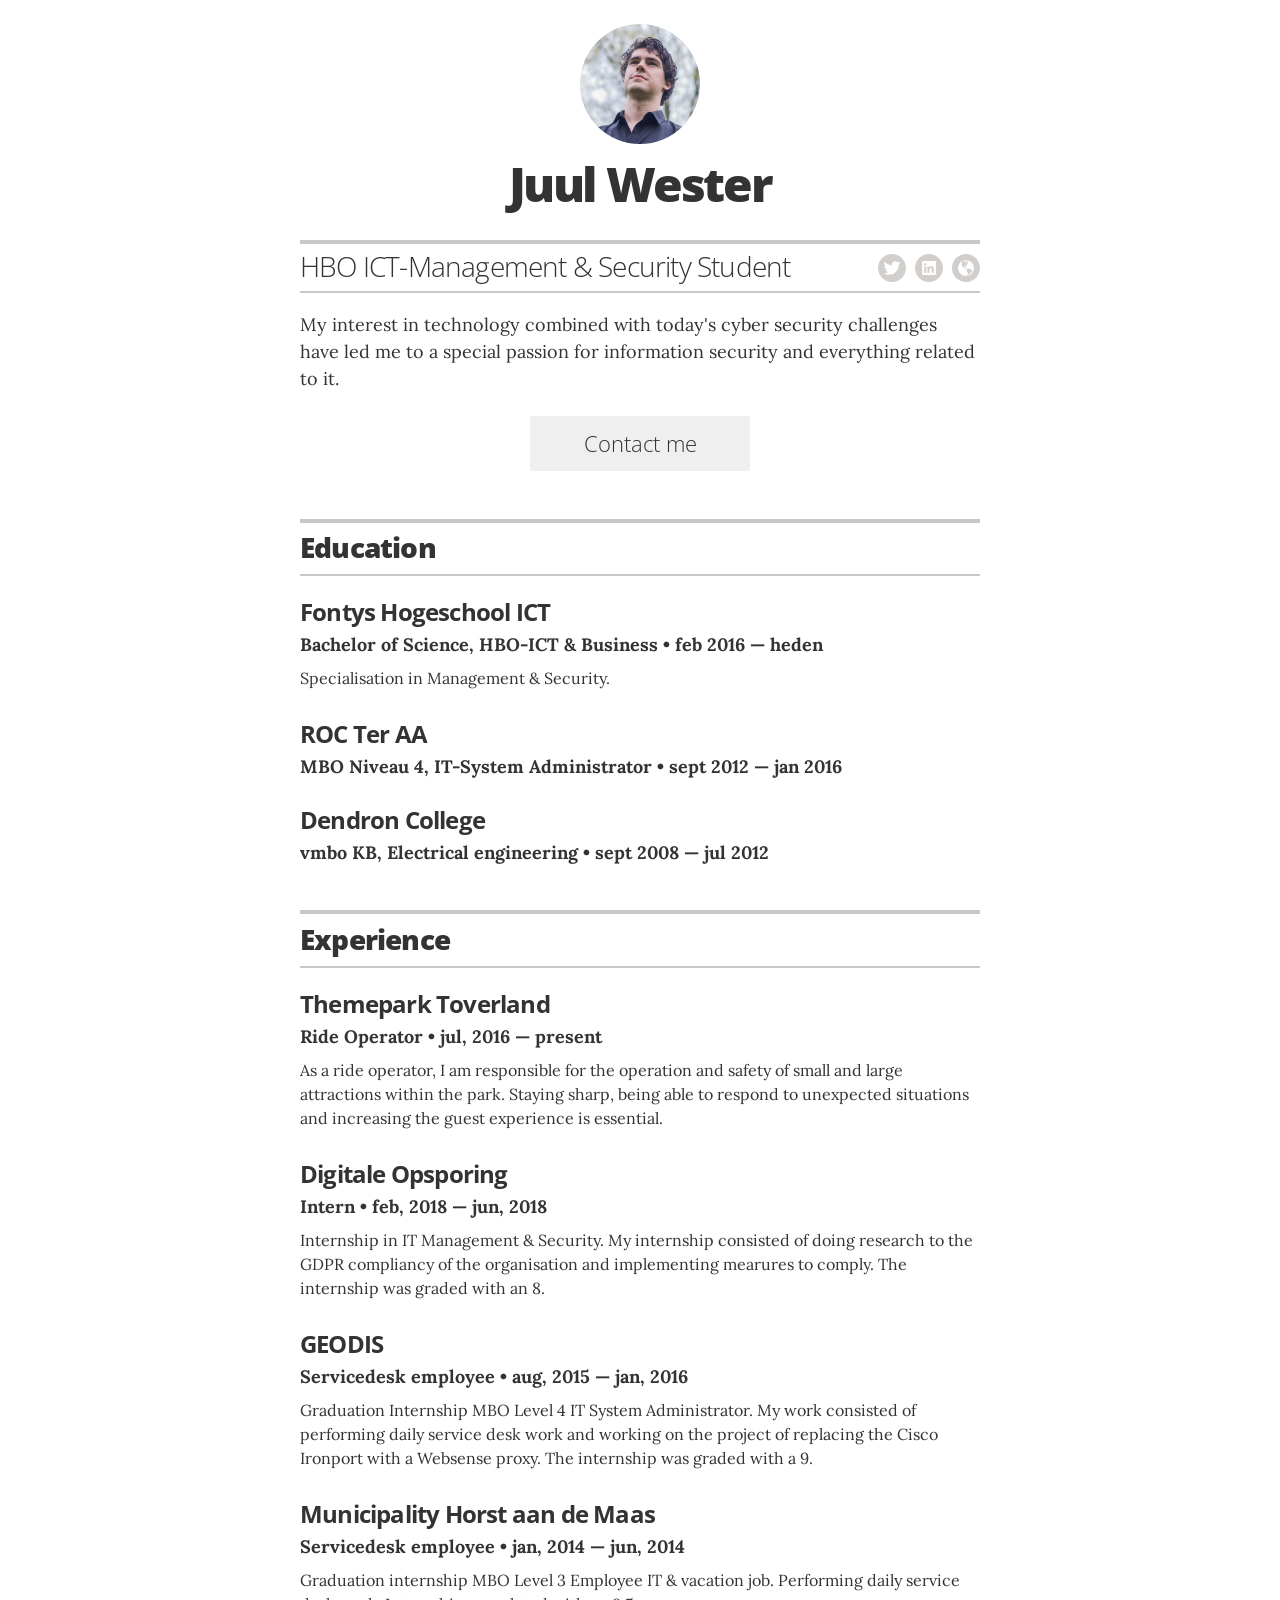
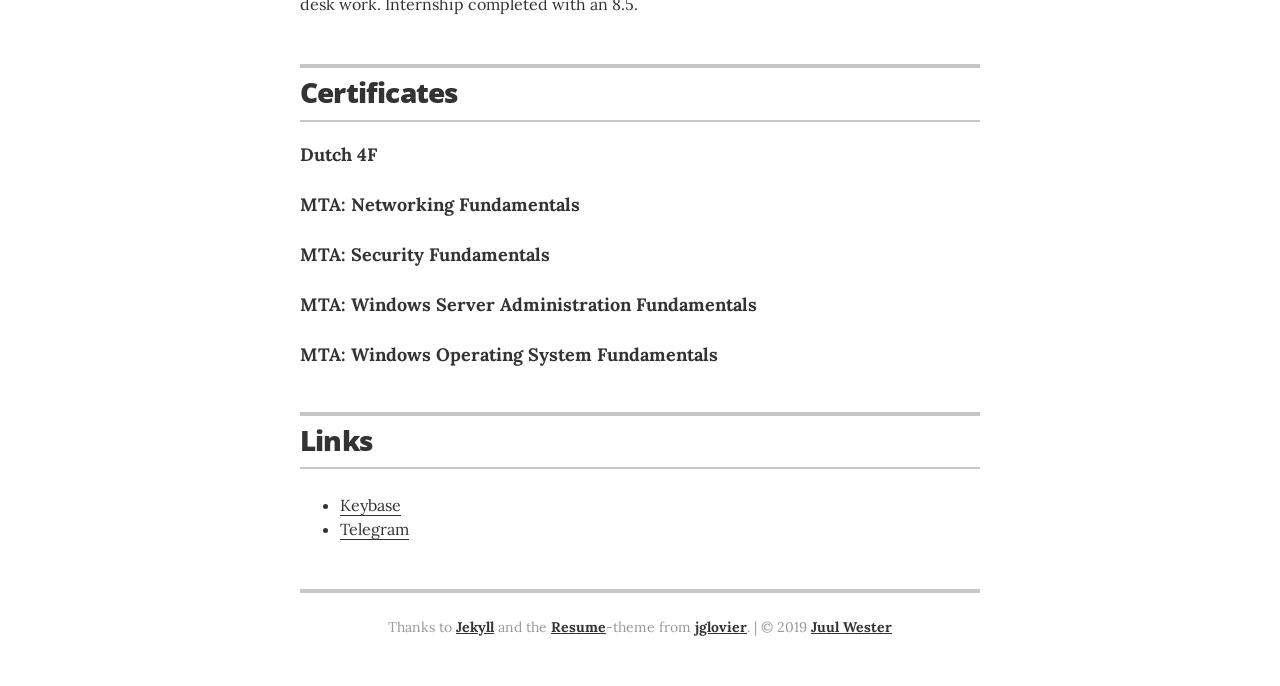
==== en/index.html @ 488f3d66 "Engels" ====
<!DOCTYPE html>
<html>

  <head>
  <meta charset="utf-8">
  <meta http-equiv="X-UA-Compatible" content="IE=edge">
  <meta name="viewport" content="width=device-width, initial-scale=1">

  <title>Juul Wester</title>

  
  <link href='https://fonts.googleapis.com/css?family=Lora:400,700|Open+Sans:400,300,800,700' rel='stylesheet' type='text/css'>
  

  <meta name="description" content="Portfolio website of Juul Wester">

  <link rel="stylesheet" href="css/main.css">
  <link rel="canonical" href="http://localhost:4000/">
  <link rel="icon" type="image/x-icon" href="/favicon.ico" />
</head>


  <body class="theme-default">

    <div class="wrapper" itemscope itemtype="http://schema.org/Person">

      <header class="page-header">

        
        <img src="images/avatar.png" alt="my photo" class="avatar no-print" itemprop="image">
        

        <h1 class="header-name" itemprop="name">Juul Wester</h1>

        <div class="header-contact-info print-only" itemprop="contact-info">
          <p>Sevenum | juulw61@gmail.com</p>
        </div>

        <div class="title-bar no-print">

          <h2 class="header-title" itemprop="jobTitle">HBO ICT-Management & Security Student</h2>

          
<ul class="icon-links">

  
  
  
  <!-- Twitter link -->
  <li class="icon-link-item"><a href="http://twitter.com/Juulw" class="icon-link" itemprop="url"><svg class="icon" xmlns="http://www.w3.org/2000/svg" xmlns:xlink="http://www.w3.org/1999/xlink" x="0px" y="0px"
   viewBox="0 0 28 28" enable-background="new 0 0 28 28" xml:space="preserve" width="28">
<path id="Twitter" fill="#D1CECC" d="M14,0C6.27,0,0,6.27,0,14s6.27,14,14,14s14-6.27,14-14S21.73,0,14,0z M20.69,10.57
  c0.01,0.15,0.01,0.3,0.01,0.45c0,4.56-3.47,9.82-9.82,9.82c-1.95,0-3.76-0.57-5.29-1.55c0.27,0.03,0.54,0.05,0.82,0.05
  c1.62,0,3.11-0.55,4.29-1.48c-1.51-0.03-2.79-1.03-3.23-2.4c0.21,0.04,0.43,0.06,0.65,0.06c0.31,0,0.62-0.04,0.91-0.12
  c-1.58-0.32-2.77-1.71-2.77-3.39c0-0.01,0-0.03,0-0.04c0.47,0.26,1,0.41,1.56,0.43c-0.93-0.62-1.54-1.68-1.54-2.87
  c0-0.63,0.17-1.23,0.47-1.74c1.7,2.09,4.25,3.46,7.12,3.61c-0.06-0.25-0.09-0.52-0.09-0.79c0-1.91,1.55-3.45,3.45-3.45
  c0.99,0,1.89,0.42,2.52,1.09c0.79-0.15,1.53-0.44,2.19-0.84c-0.26,0.81-0.81,1.48-1.52,1.91c0.7-0.08,1.36-0.27,1.98-0.54
  C21.95,9.47,21.37,10.08,20.69,10.57z"/>
</svg>
</a></li>
  
  
  
  
  
  
  
  <!-- LinkedIn link -->
  <li class="icon-link-item"><a href="https://www.linkedin.com/in/juulwester/" class="icon-link" itemprop="url"><svg class="icon" xmlns="http://www.w3.org/2000/svg" xmlns:xlink="http://www.w3.org/1999/xlink" x="0px" y="0px"
   viewBox="0 0 28 28" enable-background="new 0 0 28 28" xml:space="preserve" width="28">
<path id="LinkedIn" fill="#D1CECC" d="M18.82,15.09v3.61h-2.09v-3.37c0-0.85-0.3-1.42-1.06-1.42c-0.58,0-0.92,0.39-1.07,0.77
  c-0.06,0.13-0.07,0.32-0.07,0.51v3.52h-2.09c0,0,0.03-5.71,0-6.3h2.09v0.89c0,0.01-0.01,0.01-0.01,0.02h0.01V13.3
  c0.28-0.43,0.77-1.04,1.89-1.04C17.79,12.25,18.82,13.16,18.82,15.09z M9.18,18.7h2.09v-6.3H9.18V18.7z M10.24,9.36
  c-0.72,0-1.19,0.47-1.19,1.09c0,0.61,0.45,1.09,1.16,1.09h0.01c0.73,0,1.18-0.48,1.18-1.09C11.39,9.84,10.95,9.36,10.24,9.36z
   M28,14c0,7.73-6.27,14-14,14S0,21.73,0,14S6.27,0,14,0S28,6.27,28,14z M20.93,8.02c0-0.55-0.46-1-1.02-1H8.09
  c-0.57,0-1.02,0.45-1.02,1v11.96c0,0.55,0.46,1,1.02,1h11.82c0.57,0,1.02-0.45,1.02-1V8.02z"/>
</svg>
</a></li>
  

  
  
  
  <!-- Website link -->
  <li class="icon-link-item"><a href="https://juulwester.nl" class="icon-link" itemprop="url"><svg class="icon" xmlns="http://www.w3.org/2000/svg" xmlns:xlink="http://www.w3.org/1999/xlink" x="0px" y="0px"
   viewBox="0 0 28 28" enable-background="new 0 0 28 28" xml:space="preserve" width="28">
<path id="Website" fill="#D1CECC" d="M14.83,7.6c0.03,0.08,0.03,0.14,0,0.19s-0.08,0.07-0.17,0.07c-0.12,0-0.26-0.01-0.4-0.04
  s-0.2-0.06-0.18-0.1c0.15-0.15,0.16-0.26,0.03-0.33c-0.13-0.07-0.27-0.11-0.42-0.11s-0.25-0.04-0.3-0.09s-0.03-0.09,0.05-0.09
  s0.22,0,0.4,0.01c0.19,0.01,0.31,0.04,0.37,0.08s0.17,0.1,0.33,0.19S14.8,7.52,14.83,7.6z M15.9,13.35c-0.11-0.03-0.2-0.03-0.26,0
  s-0.13,0.05-0.2,0.05c-0.08-0.01-0.25-0.09-0.5-0.24s-0.5-0.22-0.77-0.22c-0.11,0.01-0.17,0.04-0.19,0.08s-0.01,0.07,0.01,0.08
  c0.02,0.01,0.12,0.03,0.29,0.05s0.4,0.11,0.67,0.26c0.28,0.15,0.48,0.21,0.61,0.19s0.22-0.06,0.28-0.1
  c0.07-0.01,0.12-0.03,0.16-0.06S16.01,13.38,15.9,13.35z M13.62,6.85c0.17-0.03,0.3-0.13,0.38-0.3c0.03-0.14-0.04-0.2-0.21-0.18
  s-0.29,0.07-0.37,0.13c-0.01,0.03-0.02,0.06-0.03,0.09s-0.02,0.06-0.03,0.07l-0.08,0.1c-0.03,0.03-0.03,0.05-0.02,0.06
  C13.32,6.88,13.44,6.89,13.62,6.85z M16.12,7.08c-0.02-0.16-0.11-0.3-0.26-0.41s-0.32-0.19-0.5-0.22c-0.18-0.03-0.38-0.07-0.61-0.12
  s-0.4-0.04-0.53,0.04c-0.21,0.18-0.25,0.31-0.12,0.39c0.07,0.03,0.2,0.05,0.38,0.06s0.44,0.15,0.76,0.41
  c0.11,0.08,0.29,0.21,0.55,0.37s0.44,0.23,0.55,0.19c0.06-0.06,0.04-0.15-0.05-0.28S16.14,7.24,16.12,7.08z M28,14
  c0,7.73-6.27,14-14,14S0,21.73,0,14S6.27,0,14,0S28,6.27,28,14z M21.95,14c-0.06-2.25-0.83-4.12-2.33-5.62
  c-1.5-1.5-3.37-2.27-5.62-2.33c-2.25,0.06-4.12,0.83-5.62,2.33c-1.5,1.5-2.27,3.37-2.33,5.62c0.06,2.25,0.83,4.12,2.33,5.62
  c1.5,1.5,3.37,2.27,5.62,2.33c0.54,0,1.06-0.05,1.57-0.14c-0.11-0.07-0.17-0.24-0.18-0.51s0.04-0.52,0.16-0.76
  c0.15-0.26,0.3-0.61,0.46-1.04c0.15-0.43,0.08-0.77-0.23-1c-0.32-0.18-0.51-0.34-0.57-0.49s-0.19-0.32-0.37-0.54
  s-0.28-0.36-0.28-0.44v-0.21c-0.01-0.21,0.05-0.43,0.19-0.66l0.25-0.39c0.01-0.04,0.02-0.1,0.02-0.19v-0.19
  c-0.01-0.04-0.07-0.09-0.17-0.16s-0.17-0.1-0.22-0.1s-0.09,0.01-0.11,0.05s-0.07,0.06-0.13,0.06s-0.17-0.04-0.33-0.13
  c-0.16-0.09-0.27-0.16-0.32-0.21s-0.1-0.11-0.14-0.19s-0.09-0.15-0.16-0.22s-0.11-0.1-0.16-0.09s-0.12,0-0.23-0.03l-1.45-0.56
  c-0.26-0.11-0.43-0.23-0.5-0.37c-0.07-0.14-0.1-0.26-0.1-0.37s-0.06-0.23-0.17-0.37l-0.29-0.37c-0.08-0.12-0.14-0.24-0.17-0.34
  s-0.05-0.15-0.06-0.13c-0.01,0.07,0.02,0.23,0.1,0.48s0.12,0.39,0.1,0.43c-0.03,0.01-0.07-0.02-0.12-0.11s-0.12-0.19-0.19-0.3
  c-0.06-0.07-0.07-0.15-0.04-0.25c0.03-0.1-0.07-0.38-0.29-0.85c-0.22-0.47-0.26-0.85-0.11-1.15s0.24-0.57,0.3-0.82
  c0.03-0.21,0.09-0.25,0.19-0.13c0.1,0.12,0.1,0.11,0.02-0.01c-0.08-0.18-0.11-0.4-0.08-0.65c0.03-0.26,0.01-0.46-0.06-0.61
  c-0.11-0.1-0.3-0.08-0.58,0.05S9.12,8.14,9.1,8.16c0.03-0.12,0.18-0.28,0.46-0.46l0.87-0.58c0.26-0.17,0.49-0.22,0.69-0.17
  s0.41,0.12,0.62,0.21s0.34,0.12,0.37,0.1s0.01-0.06-0.06-0.13s-0.07-0.13,0.01-0.16S12.26,6.96,12.43,7
  c0.17,0.03,0.31,0.11,0.42,0.24s0.3,0.18,0.54,0.17s0.32,0.01,0.25,0.06s-0.11,0.12-0.11,0.19c0.04,0.06,0.02,0.1-0.05,0.13
  s-0.2,0.1-0.36,0.21s-0.18,0.19-0.05,0.26c0.13,0.07,0.36,0.21,0.67,0.41c0.28,0.19,0.41,0.19,0.41-0.01s-0.02-0.4-0.06-0.61
  c-0.01-0.14,0.05-0.19,0.2-0.14s0.22,0.07,0.24,0.08c0.17,0.11,0.27,0.15,0.32,0.11s0.13-0.04,0.26-0.01
  c0.17,0.07,0.37,0.19,0.6,0.37l0.41,0.33c-0.43,0.25-0.6,0.41-0.51,0.49s0.2,0.14,0.32,0.2c0.06,0.06,0.02,0.12-0.1,0.21
  s-0.2,0.12-0.23,0.12c-0.08-0.08-0.15-0.1-0.2-0.05s-0.1,0.09-0.16,0.13c-0.06,0.04-0.07,0.09-0.05,0.14s0.04,0.09,0.05,0.1
  c-0.3,0.07-0.47,0.22-0.49,0.44s-0.02,0.39-0.01,0.49c0,0.08-0.07,0.18-0.21,0.3s-0.24,0.23-0.31,0.34c-0.03,0.14,0,0.29,0.08,0.47
  c0.08,0.17,0.08,0.27,0,0.3c-0.08-0.01-0.22-0.12-0.41-0.32c-0.19-0.2-0.55-0.24-1.08-0.13c-0.19,0.04-0.39,0.16-0.6,0.36
  s-0.23,0.49-0.06,0.88c0.21,0.32,0.43,0.38,0.68,0.19c0.25-0.19,0.43-0.3,0.56-0.31c0.1,0.08,0.12,0.2,0.06,0.35
  c-0.06,0.15-0.08,0.24-0.08,0.27c0.06-0.01,0.17,0.02,0.34,0.09s0.28,0.27,0.32,0.58c0.04,0.31,0.19,0.49,0.46,0.55
  s0.45,0.08,0.57,0.07s0.28-0.09,0.48-0.24s0.32-0.24,0.37-0.27s0.17-0.06,0.35-0.1s0.47,0.03,0.84,0.23s0.67,0.31,0.88,0.35
  s0.38,0.11,0.5,0.2s0.18,0.2,0.18,0.33s0.05,0.23,0.14,0.3c0.15,0.04,0.39,0.07,0.72,0.07s0.57,0.1,0.72,0.28
  c0.07,0.28-0.08,0.73-0.46,1.38c-0.37,0.64-0.68,1.05-0.93,1.23c-0.18,0.12-0.34,0.29-0.48,0.49s-0.3,0.38-0.49,0.55
  s-0.41,0.34-0.66,0.52s-0.51,0.34-0.78,0.5c-0.21,0.15-0.36,0.32-0.46,0.51s-0.19,0.32-0.27,0.4c1.81-0.43,3.28-1.34,4.43-2.75
  C21.31,17.6,21.9,15.93,21.95,14z"/>
</svg>
</a></li>
  

</ul>


        </div>

        <div class="executive-summary no-print" itemprop="description">
          <p>My interest in technology combined with today's cyber security challenges have led me to a special passion for information security and everything related to it.</p>
        </div>

        
        <a href="mailto:juulw61@gmail.com" class="contact-button no-print" itemprop="email">Contact me</a>
        

      </header>

	  
      <!-- begin Education -->
      <section class="content-section">
        <header class="section-header">
          <h2>Education</h2>
        </header>

        
        <div class="resume-item" itemscope itemprop="worksFor" itemtype="http://schema.org/CollegeOrUniversity">
          <h3 class="resume-item-title" itemprop="name">Fontys Hogeschool ICT</h3>
          <h4 class="resume-item-details group" itemprop="description">Bachelor of Science, HBO-ICT & Business &bull; feb 2016 &mdash; heden</h4>
          <h5 class="resume-item-details award-title" itemprop="description"></h5>
          <p class="resume-item-copy">Specialisation in Management & Security.</p>
        </div>
        
        <div class="resume-item" itemscope itemprop="worksFor" itemtype="http://schema.org/CollegeOrUniversity">
          <h3 class="resume-item-title" itemprop="name">ROC Ter AA</h3>
          <h4 class="resume-item-details group" itemprop="description">MBO Niveau 4, IT-System Administrator &bull; sept 2012 &mdash; jan 2016</h4>
          <h5 class="resume-item-details award-title" itemprop="description"></h5>
          <p class="resume-item-copy"></p>
        </div>
        
        <div class="resume-item" itemscope itemprop="worksFor" itemtype="http://schema.org/CollegeOrUniversity">
          <h3 class="resume-item-title" itemprop="name">Dendron College</h3>
          <h4 class="resume-item-details group" itemprop="description">vmbo KB, Electrical engineering &bull; sept 2008 &mdash; jul 2012</h4>
          <h5 class="resume-item-details award-title" itemprop="description"></h5>
          <p class="resume-item-copy"></p>
        </div>
        
      </section>
      <!-- end Education -->
      
	  
      
      <!-- begin Experience -->
      <section class="content-section">

        <header class="section-header">
          <h2>Experience</h2>
        </header>

        
        <div class="resume-item" itemscope itemprop="worksFor" itemtype="http://schema.org/Organization">
          <h3 class="resume-item-title" itemprop="name">Themepark Toverland</h3>
          <h4 class="resume-item-details" itemprop="description">Ride Operator &bull; jul, 2016 &mdash; present</h4>
          <p class="resume-item-copy">As a ride operator, I am responsible for the operation and safety of small and large attractions within the park. Staying sharp, being able to respond to unexpected situations and increasing the guest experience is essential.</p>
        </div><!-- end of resume-item -->
        
        <div class="resume-item" itemscope itemprop="worksFor" itemtype="http://schema.org/Organization">
          <h3 class="resume-item-title" itemprop="name">Digitale Opsporing</h3>
          <h4 class="resume-item-details" itemprop="description">Intern &bull; feb, 2018 &mdash; jun, 2018</h4>
          <p class="resume-item-copy">Internship in IT Management & Security. My internship consisted of doing research to the GDPR compliancy of the organisation and implementing mearures to comply. The internship was graded with an 8.</p>
        </div><!-- end of resume-item -->
        
        <div class="resume-item" itemscope itemprop="worksFor" itemtype="http://schema.org/Organization">
          <h3 class="resume-item-title" itemprop="name">GEODIS</h3>
          <h4 class="resume-item-details" itemprop="description">Servicedesk employee &bull; aug, 2015 &mdash; jan, 2016</h4>
          <p class="resume-item-copy">Graduation Internship MBO Level 4 IT System Administrator. My work consisted of performing daily service desk work and working on the project of replacing the Cisco Ironport with a Websense proxy. The internship was graded with a 9.</p>
        </div><!-- end of resume-item -->
        
        <div class="resume-item" itemscope itemprop="worksFor" itemtype="http://schema.org/Organization">
          <h3 class="resume-item-title" itemprop="name">Municipality Horst aan de Maas</h3>
          <h4 class="resume-item-details" itemprop="description">Servicedesk employee &bull; jan, 2014  &mdash; jun, 2014</h4>
          <p class="resume-item-copy">Graduation internship MBO Level 3 Employee IT & vacation job. Performing daily service desk work. Internship completed with an 8.5.</p>
        </div><!-- end of resume-item -->
        

      </section>
      <!-- end Experience -->
      
      
      

      
      <!-- begin Skills -->
      <section class="content-section">

        <header class="section-header">
          <h2>Certificates</h2>
        </header>
        
        <div class="resume-item">
          <h4 class="resume-item-details">Dutch 4F</h4>
          <p class="resume-item-copy"></p>
        </div>
        
        <div class="resume-item">
          <h4 class="resume-item-details">MTA&#58; Networking Fundamentals</h4>
          <p class="resume-item-copy"></p>
        </div>
        
        <div class="resume-item">
          <h4 class="resume-item-details">MTA&#58; Security Fundamentals</h4>
          <p class="resume-item-copy"></p>
        </div>
        
        <div class="resume-item">
          <h4 class="resume-item-details">MTA&#58; Windows Server Administration Fundamentals</h4>
          <p class="resume-item-copy"></p>
        </div>
        
        <div class="resume-item">
          <h4 class="resume-item-details">MTA&#58; Windows Operating System Fundamentals</h4>
          <p class="resume-item-copy"></p>
        </div>
        

      </section>
      <!-- end Skills -->
      

      

      

      

      
      <!-- begin Links -->
      <section class="content-section no-print">

        <header class="section-header">
          <h2>Links</h2>
        </header>

        <div class="resume-item">
          <ul class="resume-item-list">
            
            <li><a href=https://keybase.io/juulw>Keybase</a></li>
            
            <li><a href=http://telegram.me/juulw>Telegram</a></li>
            
          </ul>
        </div>

      </section>
      <!-- end Links -->
      

      
      <!-- begin Print Social Links -->
      <section class="content-section print-only">

        <header class="section-header">
          <h2>Social Links</h2>
        </header>

        <div class="resume-item">
        
<ul>

  

  
  <li><strong>Twitter</strong>: http://twitter.com/Juulw</li>
  

  

  

  
  <li><strong>LinkedIn</strong>: https://www.linkedin.com/in/juulwester/</li>
  

  

  
  <li><strong>Website</strong>: https://juulwester.nl</li>
  

</ul>


        </div>

      </section>
      <!-- end Print Social Links -->
      

      <footer class="page-footer">
        <p class="footer-line no-print">Thanks to <a href="https://jekyllrb.com/">Jekyll</a> and the <a href="https://github.com/jglovier/resume-template">Resume</a>-theme from <a href="http://joelglovier.com/">jglovier</a>. | &copy; 2019 <a href="/" class="black">Juul Wester</a></p>
      </footer>

    </div>

  </body>

</html>
---- en/css/main.css ----
/*! normalize.css v3.0.3 | MIT License | github.com/necolas/normalize.css */html{font-family:sans-serif;text-size-adjust:100%}body{margin:0}article,aside,details,figcaption,figure,footer,header,hgroup,main,menu,nav,section,summary{display:block}audio,canvas,progress,video{display:inline-block;vertical-align:baseline}audio:not([controls]){display:none;height:0}[hidden],template{display:none}a{background-color:transparent}a:active,a:hover{outline:0}abbr[title]{border-bottom:1px dotted}b,strong{font-weight:bold}dfn{font-style:italic}h1{font-size:2em;margin:0.67em 0}mark{background:#ff0;color:#000}small{font-size:80%}sub,sup{font-size:75%;line-height:0;position:relative;vertical-align:baseline}sup{top:-0.5em}sub{bottom:-0.25em}img{border:0}svg:not(:root){overflow:hidden}figure{margin:1em 40px}hr{box-sizing:content-box;height:0}pre{overflow:auto}code,kbd,pre,samp{font-family:monospace, monospace;font-size:1em}button,input,optgroup,select,textarea{color:inherit;font:inherit;margin:0}button{overflow:visible}button,select{text-transform:none}button,html input[type="button"],input[type="reset"],input[type="submit"]{-webkit-appearance:button;cursor:pointer}button[disabled],html input[disabled]{cursor:default}button::-moz-focus-inner,input::-moz-focus-inner{border:0;padding:0}input{line-height:normal}input[type="checkbox"],input[type="radio"]{box-sizing:border-box;padding:0}input[type="number"]::-webkit-inner-spin-button,input[type="number"]::-webkit-outer-spin-button{height:auto}input[type="search"]{-webkit-appearance:textfield;box-sizing:content-box}input[type="search"]::-webkit-search-cancel-button,input[type="search"]::-webkit-search-decoration{-webkit-appearance:none}fieldset{border:1px solid #c0c0c0;margin:0 2px;padding:0.35em 0.625em 0.75em}legend{border:0;padding:0}textarea{overflow:auto}optgroup{font-weight:bold}table{border-collapse:collapse;border-spacing:0}td,th{padding:0}*{-webkit-box-sizing:border-box;-moz-box-sizing:border-box;box-sizing:border-box}html{background:#fff}body{font-family:"Lora", "Minion Pro", Palatino, Georgia, serif;color:#333;font-size:16px;line-height:1.5}.wrapper:before,.wrapper:after{content:"";display:table}.wrapper:after{clear:both}.wrapper{max-width:728px;padding:0 24px;margin:0 auto;zoom:1}.group:before,.group:after{content:"";display:table}.group:after{clear:both}.group{zoom:1}::-moz-selection{background:rgba(51,51,51,0.8);color:#fff;text-shadow:none}::selection{background:rgba(51,51,51,0.8);color:#fff;text-shadow:none}.container{width:980px;margin-right:auto;margin-left:auto}.container:before{display:table;content:""}.container:after{display:table;clear:both;content:""}.columns{margin-right:-10px;margin-left:-10px}.columns:before{display:table;content:""}.columns:after{display:table;clear:both;content:""}.column{float:left;padding-right:10px;padding-left:10px}.one-third{width:33.333333%}.two-thirds{width:66.666667%}.one-fourth{width:25%}.one-half{width:50%}.three-fourths{width:75%}.one-fifth{width:20%}.four-fifths{width:80%}.single-column{padding-right:10px;padding-left:10px}.table-column{display:table-cell;width:1%;padding-right:10px;padding-left:10px;vertical-align:top}.section-header{border-top:4px solid #c7c7c7;border-bottom:2px solid #c7c7c7;padding:.2rem 0 .4rem;margin-bottom:1.5rem}.section-header h2{font-family:"Open Sans", "Helvetica Neue", Helvetica, Arial, sans-serif;font-weight:900;font-size:1.75rem;letter-spacing:-.05rem;margin:0}.page-header{padding:1.5rem 0}.page-header .avatar{width:120px;max-width:100%;overflow:hidden;-webkit-border-radius:100px;-moz-border-radius:100px;border-radius:100px;margin:0 auto;display:block}.page-header .header-name{font-family:"Open Sans", "Helvetica Neue", Helvetica, Arial, sans-serif;font-size:3rem;font-weight:900;text-align:center;letter-spacing:-.15rem;line-height:1;margin:1rem 0 2rem}.page-header .header-contact-info{font-family:"Open Sans", "Helvetica Neue", Helvetica, Arial, sans-serif;text-align:center}.page-header .header-contact-info p a{color:inherit}.page-header .title-bar{border-top:4px solid #c7c7c7;border-bottom:2px solid #c7c7c7;padding:.2rem 0 .4rem;padding:.4rem 0}.page-header .title-bar:before{display:table;content:""}.page-header .title-bar:after{display:table;clear:both;content:""}.page-header .title-bar .header-title{font-family:"Open Sans", "Helvetica Neue", Helvetica, Arial, sans-serif;font-weight:300;font-size:1.75rem;line-height:2rem;letter-spacing:-.05rem;text-align:center;margin:0 0 .5rem}@media (min-width: 600px){.page-header .title-bar .header-title{float:left;margin:0}}@media (min-width: 600px){.page-header .executive-summary{font-size:1.125rem}}@media (min-width: 600px){.page-header .privacy-text{font-size:1.125rem}}.icon-links{margin:0;padding:0;list-style:none;position:relative;top:4px;text-align:center;border-top:2px solid #c7c7c7;padding-top:.4rem}@media (min-width: 600px){.icon-links{float:right;border-top:none;padding-top:0}}.icon-links .icon-link-item{display:inline-block;margin-left:5px}.icon-links .icon-link{display:inline-block}.icon-links .icon-link:hover .icon path{fill:#333;-webkit-transition:all 0.2s ease;-moz-transition:all 0.2s ease;transition:all 0.2s ease}.contact-button{-webkit-border-radius:3px;-moz-border-radius:3px;border-radius:3px;background-color:#efefef;text-decoration:none;text-align:center;display:block;margin:1.5rem auto;width:220px;font-size:1.375rem;font-family:"Open Sans", "Helvetica Neue", Helvetica, Arial, sans-serif;font-weight:300;color:#333;line-height:55px;-webkit-transition:all 0.2s ease;-moz-transition:all 0.2s ease;transition:all 0.2s ease}.contact-button:hover{background-color:#333;color:#fff}.contact-button.not-looking{width:400px}.content-section{margin:0 0 3rem}.content-section .resume-item{margin-bottom:2rem}.content-section .resume-item-title{font-family:"Open Sans", "Helvetica Neue", Helvetica, Arial, sans-serif;font-weight:700;margin:0 0 .75rem;font-size:1.5rem;letter-spacing:-.05rem;line-height:1}.content-section .resume-item-details{font-size:1.125rem;margin:0 0 .75rem;line-height:1}.content-section .resume-item-details.award-title{font-size:1rem}.content-section .resume-item-title a,.content-section .resume-item-details a,.content-section .resume-item-copy a,.content-section .resume-item-list a{color:#333;text-decoration:none;border-bottom:1px solid}.content-section .resume-item-title a:hover,.content-section .resume-item-details a:hover,.content-section .resume-item-copy a:hover,.content-section .resume-item-list a:hover{border-bottom:none;color:#9c9c9c}.content-section .resume-item-copy{margin:.75rem 0 0}.page-footer{border-top:4px solid #c7c7c7;padding-top:1.5rem;text-align:center;margin-bottom:3rem}.page-footer .footer-line{margin:0;font-size:.875rem;color:#999}.page-footer .footer-line>a{font-weight:700;color:#333}.print-only{display:none !important}@media print{.no-print{display:none !important}.print-only{display:block !important}body{font-size:12px;line-height:1rem}.page-header{padding:1rem 0 .2rem}.page-header .header-name{font-family:"Open Sans", "Helvetica Neue", Helvetica, Arial, sans-serif;font-weight:700;font-size:2rem;margin:0 0 .2rem}.section-header{border-top:1px solid #c7c7c7;border-bottom:1px solid #c7c7c7;padding:.2rem 0 .2rem;margin-bottom:1rem}.section-header h2{font-size:1.2rem;line-height:1.5rem}.content-section{margin:0 0 1rem}.content-section .resume-item{margin-bottom:1rem}.content-section .resume-item-title{font-size:16px;line-height:.7em}.content-section .resume-item-details{font-size:12px;margin:0;line-height:.7em;font-style:italic}}
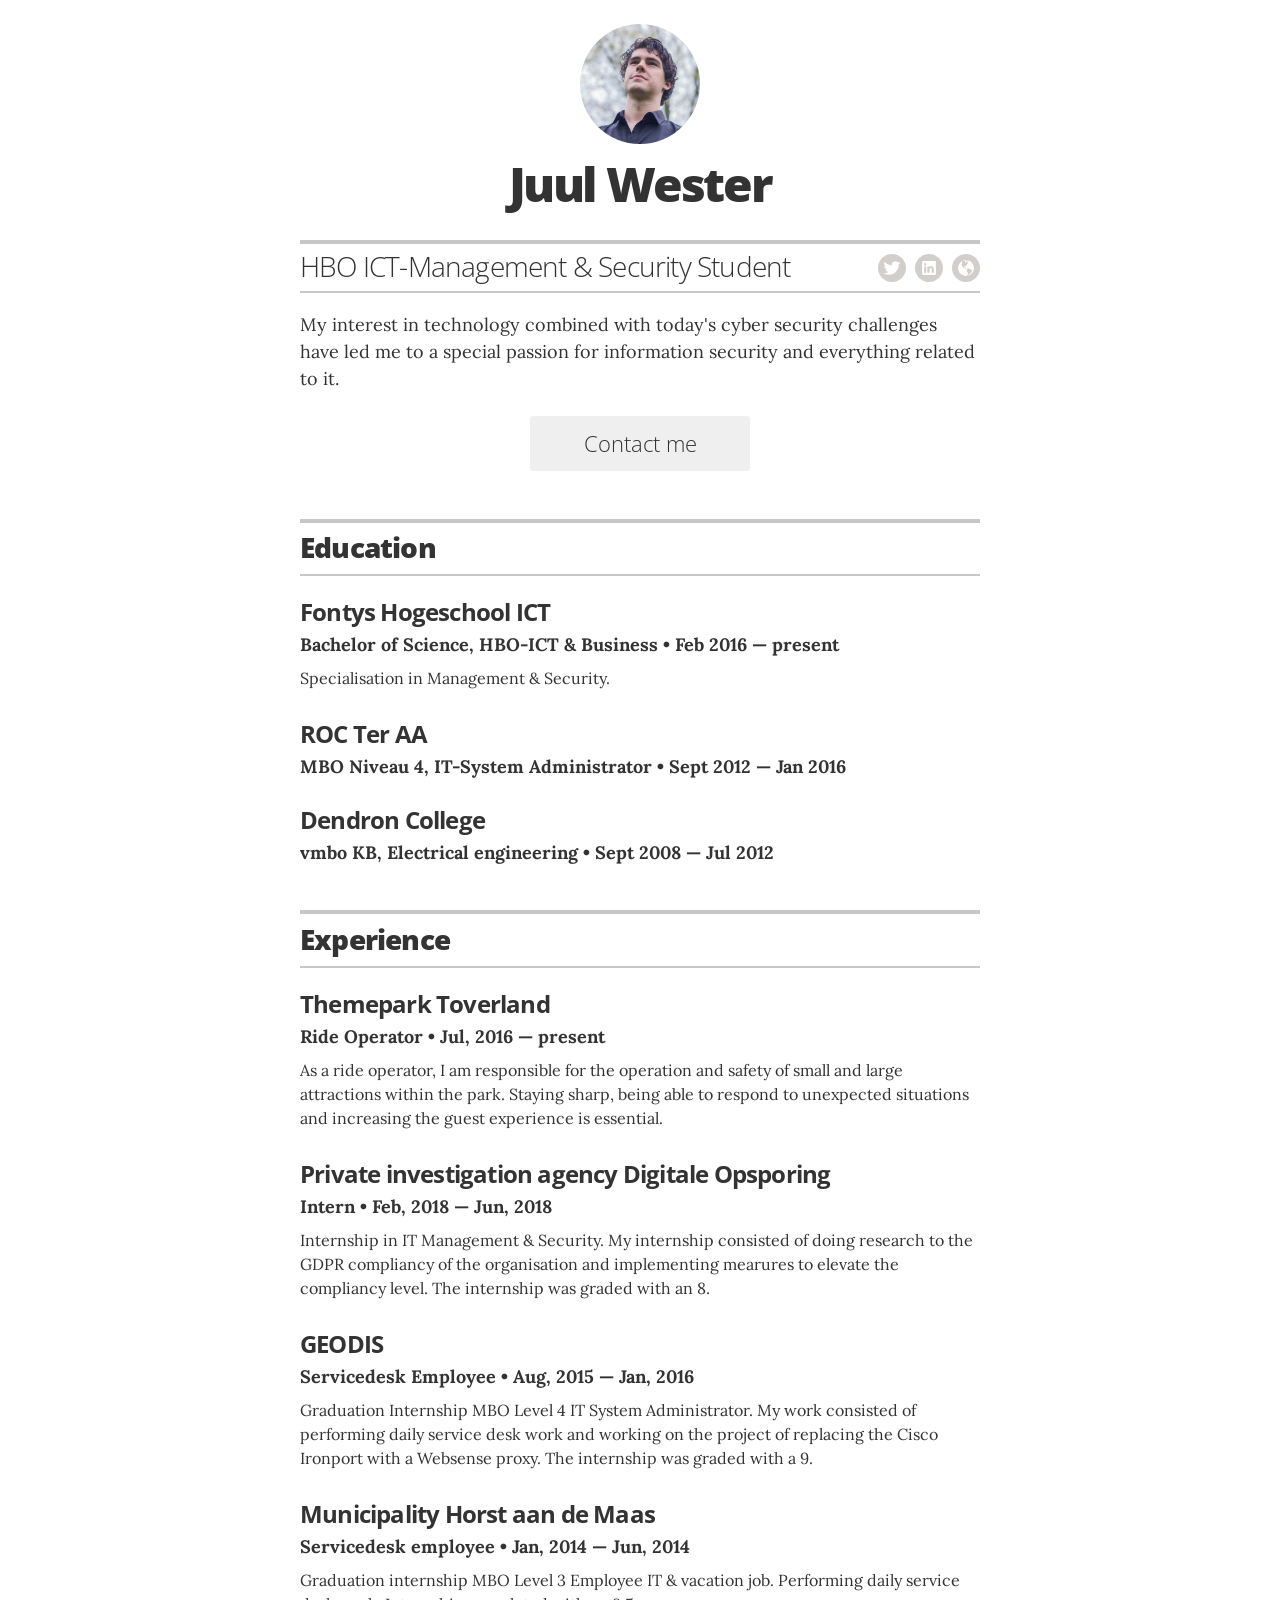
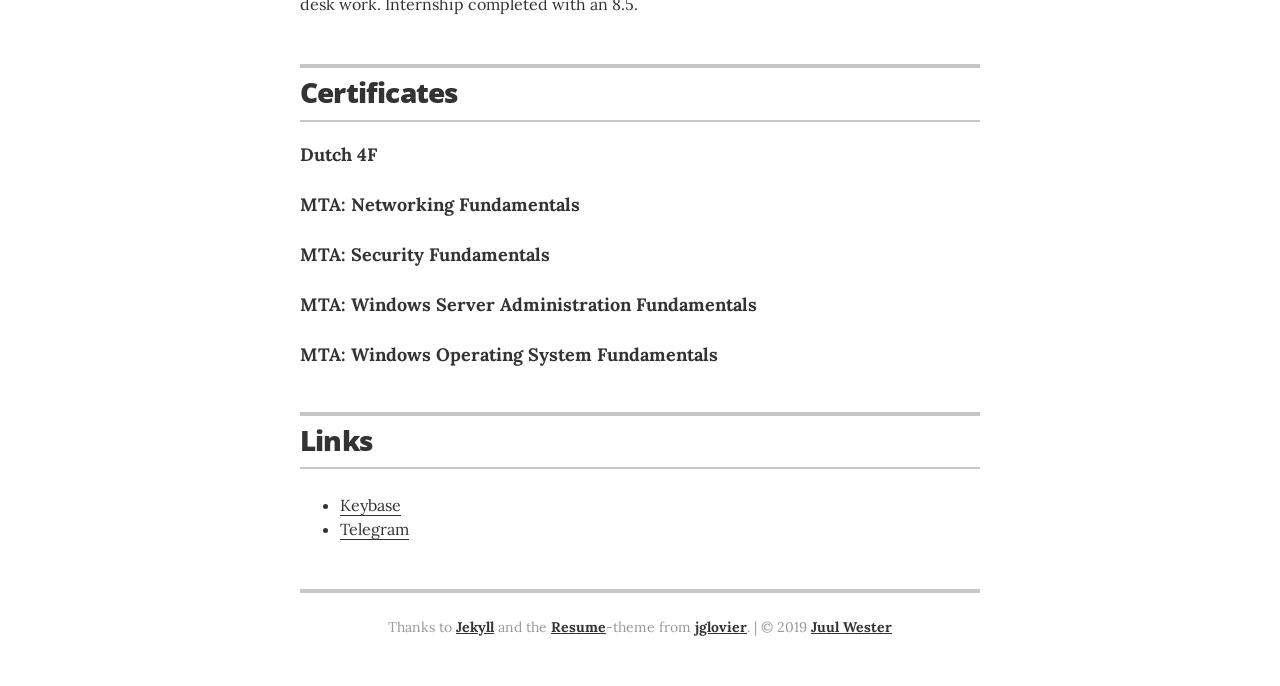
==== commit db3c3e38: "Engels verbeterd" ====
--- a/en/index.html
+++ b/en/index.html
@@ -150,21 +150,21 @@
         
         <div class="resume-item" itemscope itemprop="worksFor" itemtype="http://schema.org/CollegeOrUniversity">
           <h3 class="resume-item-title" itemprop="name">Fontys Hogeschool ICT</h3>
-          <h4 class="resume-item-details group" itemprop="description">Bachelor of Science, HBO-ICT & Business &bull; feb 2016 &mdash; heden</h4>
+          <h4 class="resume-item-details group" itemprop="description">Bachelor of Science, HBO-ICT & Business &bull; Feb 2016 &mdash; present</h4>
           <h5 class="resume-item-details award-title" itemprop="description"></h5>
           <p class="resume-item-copy">Specialisation in Management & Security.</p>
         </div>
         
         <div class="resume-item" itemscope itemprop="worksFor" itemtype="http://schema.org/CollegeOrUniversity">
           <h3 class="resume-item-title" itemprop="name">ROC Ter AA</h3>
-          <h4 class="resume-item-details group" itemprop="description">MBO Niveau 4, IT-System Administrator &bull; sept 2012 &mdash; jan 2016</h4>
+          <h4 class="resume-item-details group" itemprop="description">MBO Niveau 4, IT-System Administrator &bull; Sept 2012 &mdash; Jan 2016</h4>
           <h5 class="resume-item-details award-title" itemprop="description"></h5>
           <p class="resume-item-copy"></p>
         </div>
         
         <div class="resume-item" itemscope itemprop="worksFor" itemtype="http://schema.org/CollegeOrUniversity">
           <h3 class="resume-item-title" itemprop="name">Dendron College</h3>
-          <h4 class="resume-item-details group" itemprop="description">vmbo KB, Electrical engineering &bull; sept 2008 &mdash; jul 2012</h4>
+          <h4 class="resume-item-details group" itemprop="description">vmbo KB, Electrical engineering &bull; Sept 2008 &mdash; Jul 2012</h4>
           <h5 class="resume-item-details award-title" itemprop="description"></h5>
           <p class="resume-item-copy"></p>
         </div>
@@ -184,25 +184,25 @@
         
         <div class="resume-item" itemscope itemprop="worksFor" itemtype="http://schema.org/Organization">
           <h3 class="resume-item-title" itemprop="name">Themepark Toverland</h3>
-          <h4 class="resume-item-details" itemprop="description">Ride Operator &bull; jul, 2016 &mdash; present</h4>
+          <h4 class="resume-item-details" itemprop="description">Ride Operator &bull; Jul, 2016 &mdash; present</h4>
           <p class="resume-item-copy">As a ride operator, I am responsible for the operation and safety of small and large attractions within the park. Staying sharp, being able to respond to unexpected situations and increasing the guest experience is essential.</p>
         </div><!-- end of resume-item -->
         
         <div class="resume-item" itemscope itemprop="worksFor" itemtype="http://schema.org/Organization">
-          <h3 class="resume-item-title" itemprop="name">Digitale Opsporing</h3>
-          <h4 class="resume-item-details" itemprop="description">Intern &bull; feb, 2018 &mdash; jun, 2018</h4>
-          <p class="resume-item-copy">Internship in IT Management & Security. My internship consisted of doing research to the GDPR compliancy of the organisation and implementing mearures to comply. The internship was graded with an 8.</p>
+          <h3 class="resume-item-title" itemprop="name">Private investigation agency Digitale Opsporing</h3>
+          <h4 class="resume-item-details" itemprop="description">Intern &bull; Feb, 2018 &mdash; Jun, 2018</h4>
+          <p class="resume-item-copy">Internship in IT Management & Security. My internship consisted of doing research to the GDPR compliancy of the organisation and implementing mearures to elevate the compliancy level. The internship was graded with an 8.</p>
         </div><!-- end of resume-item -->
         
         <div class="resume-item" itemscope itemprop="worksFor" itemtype="http://schema.org/Organization">
           <h3 class="resume-item-title" itemprop="name">GEODIS</h3>
-          <h4 class="resume-item-details" itemprop="description">Servicedesk employee &bull; aug, 2015 &mdash; jan, 2016</h4>
+          <h4 class="resume-item-details" itemprop="description">Servicedesk Employee &bull; Aug, 2015 &mdash; Jan, 2016</h4>
           <p class="resume-item-copy">Graduation Internship MBO Level 4 IT System Administrator. My work consisted of performing daily service desk work and working on the project of replacing the Cisco Ironport with a Websense proxy. The internship was graded with a 9.</p>
         </div><!-- end of resume-item -->
         
         <div class="resume-item" itemscope itemprop="worksFor" itemtype="http://schema.org/Organization">
           <h3 class="resume-item-title" itemprop="name">Municipality Horst aan de Maas</h3>
-          <h4 class="resume-item-details" itemprop="description">Servicedesk employee &bull; jan, 2014  &mdash; jun, 2014</h4>
+          <h4 class="resume-item-details" itemprop="description">Servicedesk employee &bull; Jan, 2014  &mdash; Jun, 2014</h4>
           <p class="resume-item-copy">Graduation internship MBO Level 3 Employee IT & vacation job. Performing daily service desk work. Internship completed with an 8.5.</p>
         </div><!-- end of resume-item -->
         
